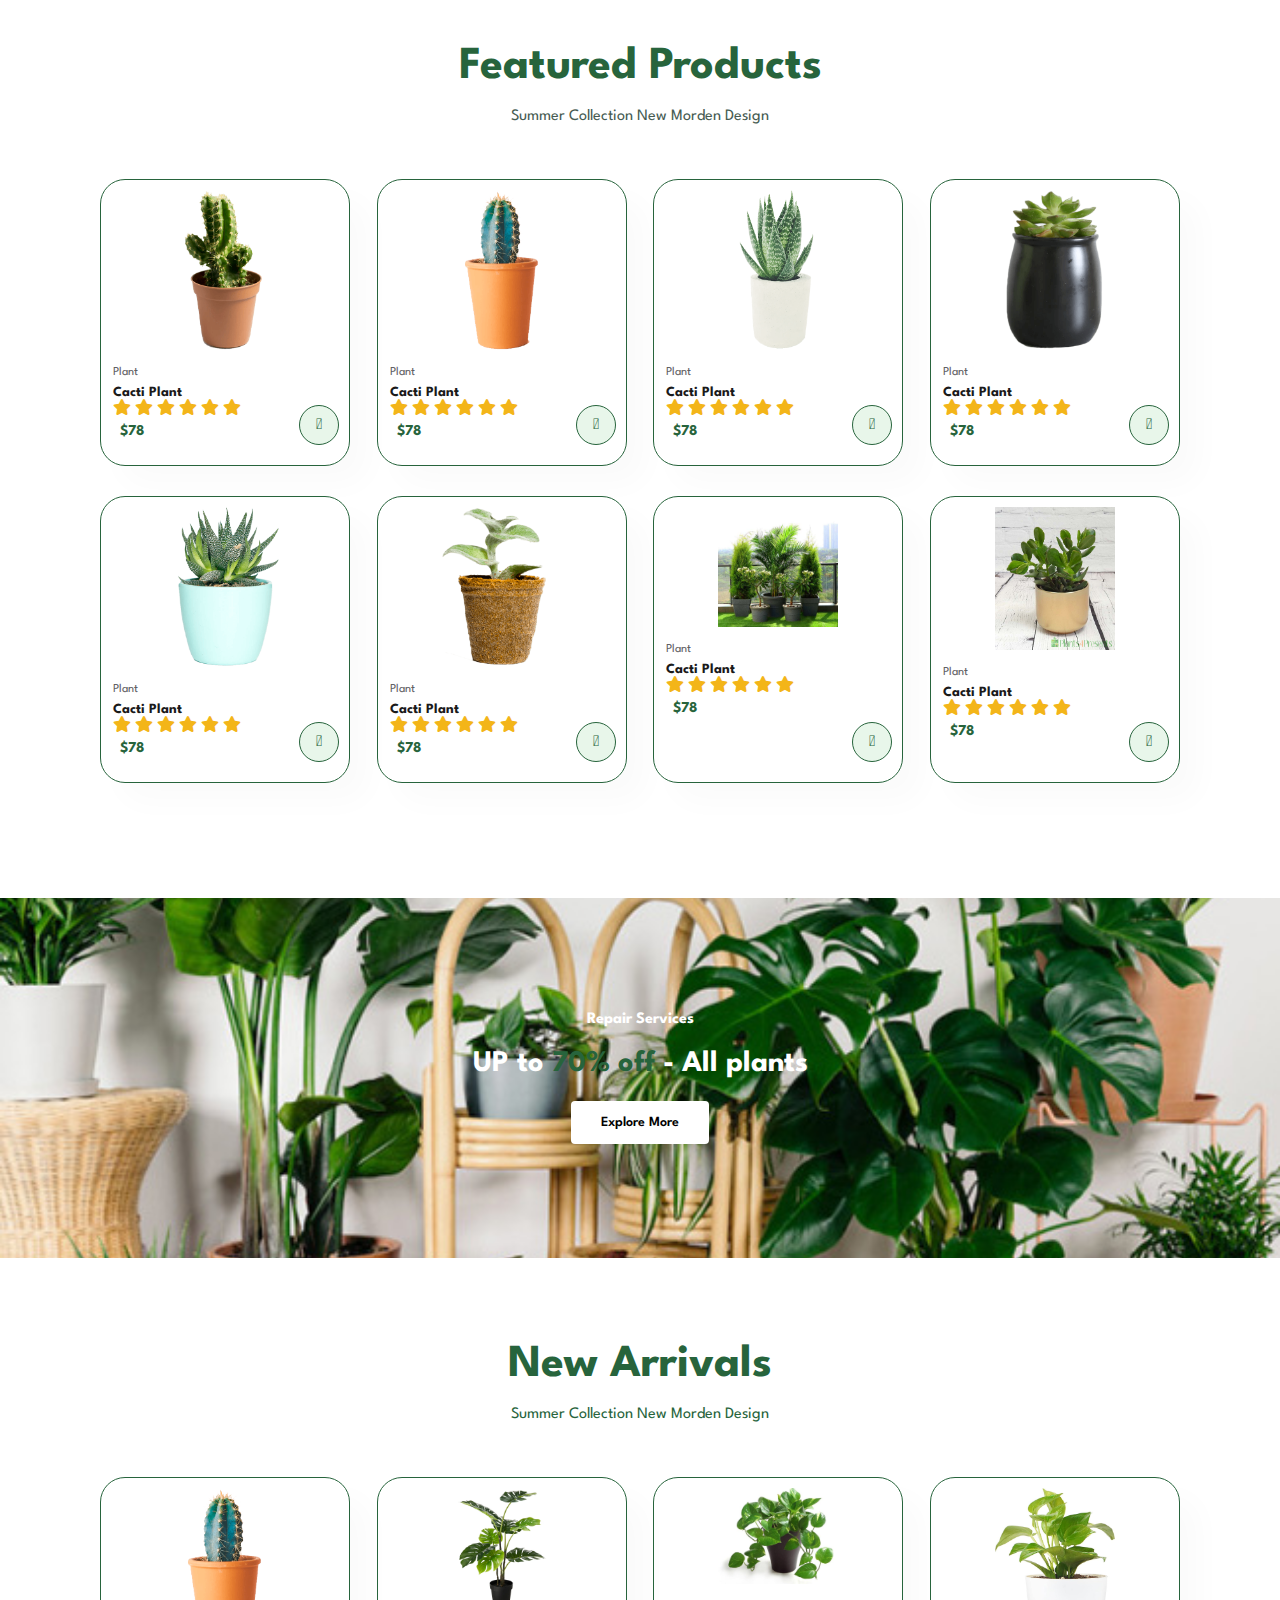
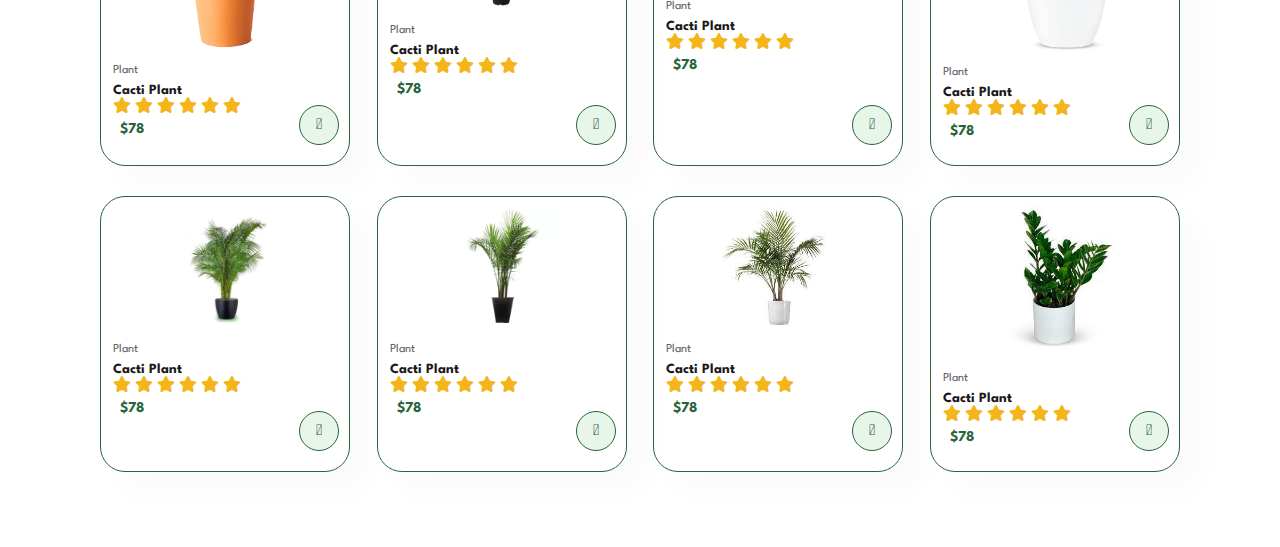
==== index.html @ cd452189 "add" ====
<!DOCTYPE html>
<html lang="en">
<head>
    <meta charset="UTF-8">
    <meta name="viewport" content="width=device-width, initial-scale=1.0">
    <title>Document</title>
    <link rel="stylesheet" href="https://pro.fontawesome.com/releases/v5.10.0/css/all.css">
    <link rel="stylesheet" href="style.css">
</head>
<body>

    <!--==================== PRODUCTS ====================-->
    <section id="product1" class="section-p1" > 
        <h2 style="color: #27643c;"> Featured Products </h2>
        <p>Summer Collection New Morden Design</p>
        <div class="Pro-container">
            <div class="pro">
                <img src="product1.png" alt="">
                <div class="des">
                    <span>Plant</span>
                    <h5>Cacti Plant</h5>
                    <div class="star">
                        <i class="fas fa-star"></i>
                        <i class="fas fa-star"></i>
                        <i class="fas fa-star"></i>
                        <i class="fas fa-star"></i>
                        <i class="fas fa-star"></i>
                        <i class="fas fa-star"></i>
                    </div>
                    <h4>$78</h4>
                </div>
                <a href="#"><i class="fal fa-shopping-cart cart "></i> </a>
            </div>
            <div class="pro">
                <img src="product2.png" alt="">
                <div class="des">
                    <span>Plant</span>
                    <h5>Cacti Plant</h5>
                    <div class="star">
                        <i class="fas fa-star"></i>
                        <i class="fas fa-star"></i>
                        <i class="fas fa-star"></i>
                        <i class="fas fa-star"></i>
                        <i class="fas fa-star"></i>
                        <i class="fas fa-star"></i>
                    </div>
                    <h4>$78</h4>
                </div>
                <a href="#"><i class="fal fa-shopping-cart cart "></i> </a>
            </div>    <div class="pro">
                <img src="product3.png" alt="">
                <div class="des">
                    <span>Plant</span>
                    <h5>Cacti Plant</h5>
                    <div class="star">
                        <i class="fas fa-star"></i>
                        <i class="fas fa-star"></i>
                        <i class="fas fa-star"></i>
                        <i class="fas fa-star"></i>
                        <i class="fas fa-star"></i>
                        <i class="fas fa-star"></i>
                    </div>
                    <h4>$78</h4>
                </div>
                <a href="#"><i class="fal fa-shopping-cart cart "></i> </a>
            </div>    <div class="pro">
                <img src="product4.png" alt="">
                <div class="des">
                    <span>Plant</span>
                    <h5>Cacti Plant</h5>
                    <div class="star">
                        <i class="fas fa-star"></i>
                        <i class="fas fa-star"></i>
                        <i class="fas fa-star"></i>
                        <i class="fas fa-star"></i>
                        <i class="fas fa-star"></i>
                        <i class="fas fa-star"></i>
                    </div>
                    <h4>$78</h4>
                </div>
                <a href="#"><i class="fal fa-shopping-cart cart "></i> </a>
            </div>    <div class="pro">
                <img src="product5.png" alt="">
                <div class="des">
                    <span>Plant</span>
                    <h5>Cacti Plant</h5>
                    <div class="star">
                        <i class="fas fa-star"></i>
                        <i class="fas fa-star"></i>
                        <i class="fas fa-star"></i>
                        <i class="fas fa-star"></i>
                        <i class="fas fa-star"></i>
                        <i class="fas fa-star"></i>
                    </div>
                    <h4>$78</h4>
                </div>
                <a href="#"><i class="fal fa-shopping-cart cart "></i> </a>
            </div>    <div class="pro">
                <img src="product6.png" alt="">
                <div class="des">
                    <span>Plant</span>
                    <h5>Cacti Plant</h5>
                    <div class="star">
                        <i class="fas fa-star"></i>
                        <i class="fas fa-star"></i>
                        <i class="fas fa-star"></i>
                        <i class="fas fa-star"></i>
                        <i class="fas fa-star"></i>
                        <i class="fas fa-star"></i>
                    </div>
                    <h4>$78</h4>
                </div>
                <a href="#"><i class="fal fa-shopping-cart cart "></i> </a>
            </div>    <div class="pro">
                <img src="product7.jpg" alt="">
                <div class="des">
                    <span>Plant</span>
                    <h5>Cacti Plant</h5>
                    <div class="star">
                        <i class="fas fa-star"></i>
                        <i class="fas fa-star"></i>
                        <i class="fas fa-star"></i>
                        <i class="fas fa-star"></i>
                        <i class="fas fa-star"></i>
                        <i class="fas fa-star"></i>
                    </div>
                    <h4>$78</h4>
                </div>
                <a href="#"><i class="fal fa-shopping-cart cart "></i> </a>
            </div>    <div class="pro">
                <img src="product8.jpg" alt="">
                <div class="des">
                    <span>Plant</span>
                    <h5>Cacti Plant</h5>
                    <div class="star">
                        <i class="fas fa-star"></i>
                        <i class="fas fa-star"></i>
                        <i class="fas fa-star"></i>
                        <i class="fas fa-star"></i>
                        <i class="fas fa-star"></i>
                        <i class="fas fa-star"></i>
                    </div>
                    <h4>$78</h4>
                </div>
                <a href="#"><i class="fal fa-shopping-cart cart "></i> </a>
            </div>
        </div>
    </section>

    <!--==================== PRODUCTS ====================-->
<!-- ======================================================================================= -->

<!-- ==============================banner====================================== -->
    <section id="banner" class="section-m1">
        <h4>Repair Services</h4>
        <h2>UP to <span>70% off</span>  - All plants </h2>
        <button class="normal">Explore More </button>
    </section>
    <!-- ==============================banner====================================== -->
    <!-- ================================================================================== -->


    <!-- =====================product1========================== -->
    <!-- =============================================================== -->
    <section id="product1" class="section-p1"> 
        <h2 style="color: #27643c;"> New Arrivals </h2>
        <p style="color: #27643c;">Summer Collection New Morden Design</p>
        <div class="Pro-container">
            <div class="pro">
                <img src="product2.png" alt="">
                <div class="des">
                    <span>Plant</span>
                    <h5>Cacti Plant</h5>
                    <div class="star">
                        <i class="fas fa-star"></i>
                        <i class="fas fa-star"></i>
                        <i class="fas fa-star"></i>
                        <i class="fas fa-star"></i>
                        <i class="fas fa-star"></i>
                        <i class="fas fa-star"></i>
                    </div>
                    <h4>$78</h4>
                </div>
                <a href="#"><i class="fal fa-shopping-cart cart "></i> </a>
            </div>
            <div class="pro">
                <img src="product10.avif" alt="">
                <div class="des">
                    <span>Plant</span>
                    <h5>Cacti Plant</h5>
                    <div class="star">
                        <i class="fas fa-star"></i>
                        <i class="fas fa-star"></i>
                        <i class="fas fa-star"></i>
                        <i class="fas fa-star"></i>
                        <i class="fas fa-star"></i>
                        <i class="fas fa-star"></i>
                    </div>
                    <h4>$78</h4>
                </div>
                <a href="#"><i class="fal fa-shopping-cart cart "></i> </a>
            </div>    <div class="pro">
                <img src="product11.jpeg" alt="">
                <div class="des">
                    <span>Plant</span>
                    <h5>Cacti Plant</h5>
                    <div class="star">
                        <i class="fas fa-star"></i>
                        <i class="fas fa-star"></i>
                        <i class="fas fa-star"></i>
                        <i class="fas fa-star"></i>
                        <i class="fas fa-star"></i>
                        <i class="fas fa-star"></i>
                    </div>
                    <h4>$78</h4>
                </div>
                <a href="#"><i class="fal fa-shopping-cart cart "></i> </a>
            </div>    <div class="pro">
                <img src="product12.jpg" alt="">
                <div class="des">
                    <span>Plant</span>
                    <h5>Cacti Plant</h5>
                    <div class="star">
                        <i class="fas fa-star"></i>
                        <i class="fas fa-star"></i>
                        <i class="fas fa-star"></i>
                        <i class="fas fa-star"></i>
                        <i class="fas fa-star"></i>
                        <i class="fas fa-star"></i>
                    </div>
                    <h4>$78</h4>
                </div>
                <a href="#"><i class="fal fa-shopping-cart cart "></i> </a>
            </div>    <div class="pro">
                <img src="nurserylive-plants-areca-palm-in-black-color-pot-16968599928972_520x520.webp" alt="">
                <div class="des">
                    <span>Plant</span>
                    <h5>Cacti Plant</h5>
                    <div class="star">
                        <i class="fas fa-star"></i>
                        <i class="fas fa-star"></i>
                        <i class="fas fa-star"></i>
                        <i class="fas fa-star"></i>
                        <i class="fas fa-star"></i>
                        <i class="fas fa-star"></i>
                    </div>
                    <h4>$78</h4>
                </div>
                <a href="#"><i class="fal fa-shopping-cart cart "></i> </a>
            </div>    <div class="pro">
                <img src="Live+Plants.webp" alt="">
                <div class="des">
                    <span>Plant</span>
                    <h5>Cacti Plant</h5>
                    <div class="star">
                        <i class="fas fa-star"></i>
                        <i class="fas fa-star"></i>
                        <i class="fas fa-star"></i>
                        <i class="fas fa-star"></i>
                        <i class="fas fa-star"></i>
                        <i class="fas fa-star"></i>
                    </div>
                    <h4>$78</h4>
                </div>
                <a href="#"><i class="fal fa-shopping-cart cart "></i> </a>
            </div>  
              <div class="pro">
                <img src="images (2).jpg" alt="">
                <div class="des">
                    <span>Plant</span>
                    <h5>Cacti Plant</h5>
                    <div class="star">
                        <i class="fas fa-star"></i>
                        <i class="fas fa-star"></i>
                        <i class="fas fa-star"></i>
                        <i class="fas fa-star"></i>
                        <i class="fas fa-star"></i>
                        <i class="fas fa-star"></i>
                    </div>
                    <h4>$78</h4>
                </div>
                <a href="#"><i class="fal fa-shopping-cart cart "></i> </a>
            </div>  
              <div class="pro">
                <img src="images (3).jpg" alt="">
                <div class="des">
                    <span>Plant</span>
                    <h5>Cacti Plant</h5>
                    <div class="star">
                        <i class="fas fa-star"></i>
                        <i class="fas fa-star"></i>
                        <i class="fas fa-star"></i>
                        <i class="fas fa-star"></i>
                        <i class="fas fa-star"></i>
                        <i class="fas fa-star"></i>
                    </div>
                    <h4>$78</h4>
                </div>
                <a href="#"><i class="fal fa-shopping-cart cart "></i> </a>
            </div>
        </div>
        

    </section>
     <!-- =====================product1========================== -->
    <!-- =============================================================== -->
</body>
</html>
---- style.css ----
@import url( "https://fonts.googleapis.com/css2?family=Spartan:wght@100;200;300;400;500;600;700;800;900&display=swap");
*
{
 padding: 0;
 margin: 0;
 box-sizing: border-box;
 font-family:'spartan',sans-serif;
}

h1
{
    font-size: 50px;
    line-height: 64px;
    color: #222;
}
h2
{
   font-size: 46px;
   line-height: 54px;
   color: #222;
}
h4
{
  font-size: 20px ;
  color: #222;
}
h6
{
font-size: 12px;
font-weight: 700;
}
p
{
    font-size: 16px;
    color: #465b52;
    margin: 15px 0 20px 0;
}

.section-p1
{
    padding: 40px 80px;
}
.section-m1
{
    margin: 40px 0;
}
body
{
    width: 100%;
}
/* button */
.normal 
{
    font-size: 14px;
    font-weight: 600;
    padding: 15px 30px;
    color: #000;
    background-color: #fff;
    border-radius: 4px;
    cursor: pointer;
    border: none;
    outline: none;
    transition: 0.2s;
}

/*=============== PRODUCTS ===============*/
/* ==================================================== */

#product1
{
    text-align: center;
    
}
#product1 .Pro-container
{
 display: flex;
 justify-content:space-between;
 padding: 20px;
 flex-wrap: wrap;
}

#product1 .pro
{
 width: 23%;
 min-width: 250px;
 padding: 10px 12px;
 border: 1px solid #27643c;
 border-radius: 25px;
 cursor: pointer;
 box-shadow: 20px 20px 30px rgb(0,0,0,0.02);
 margin: 15px 0;
transition: 0.2s ease;
position: relative;
}

#product1 .pro:hover
{
    box-shadow: 20px 20px 30px rgb(0,0,0,0.1);
}
#product1 .pro img
{
    position: relative;
    width: 120px;
    justify-self: center;
    margin-bottom: var(--mb-0-75);
    transition: .3s;
}
#product1 .pro .des
{
    text-align: start;
    padding: 10px 0;
}
#product1 .pro .des span
{
    color: #606063;
    font-size: 12px;
}
#product1 .pro .des h5
{
    padding-top: 7px;
    color: #1a1a1a;
    font-size: 14px;
}
#product1 .pro .des i
{
    font-size: 12x;
    color: rgb(243,181,25);
}
#product1 .pro .des h4
{
    padding: 7px;
    font-size: 15px;
    font-weight: 700;
    color: #27643c;
}
#product1 .pro .cart
{
    line-height: 40px;
    width: 40px;
    height: 40px;
    border-radius: 50px;
    background-color: #e8f6ea;
    font-weight: 500;
    color: #27643c;
    border: 1px solid #27643c;
    position: absolute;
    bottom: 20px;
    right: 10px;
}

#product1 .pro .cart:hover
{
    background-color: #27643c;
    color: #fff;
}
#banner
{
    display: flex;
    flex-direction: column;
    justify-content: center;
    align-items: center;
    text-align: center;
    background-image: url(basic-information-about-plants.jpg);
    width: 100%;
    height: 40vh;
    background-size: cover;
    background-position: center;
}

#banner h4
{
    color: #fff;
    font-size: 16px;
}
#banner h2
{
    color: #fff;
    font-size: 30px;
    padding: 10px 0;
}
#banner h2 span
{
    color: #27643c;
}

#banner button:hover
{
    background-color: #27643c;
    color: #fff;

}


/*=============== PRODUCTS ===============*/
/* ==================================================== */

/* ==================================shop======================= */
/* ==================================================================== */
#page-header
{
    background-image: url(1059170384-H-1024x700.webp);
    width: 100%;
    height: 40vh;
    background-size: cover;
    display: flex;
    justify-content: center;
    text-align: center;
    flex-direction: column; 
    padding: 14px;
}
#page-header h2,
#page-header p
{
    color: #27643c;
}
#pagination
{
    text-align: center;
}
#pagination a
{
    text-decoration: none;
    background-color: #27643c;
    padding: 15px 20px ;
    border-radius: 4px;
    color: #fff;
    font-weight: 600;
}
#pagination a i
{
  font-size: 16px;
  font-weight: 600;
}


.filter-btns
{
    text-align: center;
}
.filter-btn
{
    background-color: none;
    cursor: pointer;
    border: none;
    font-family: inherit;
    text-transform: uppercase;
    display: inline-block;
    margin:20px;
    margin-top: 50px;
    font-size: 16px;
    color: #d3d3d3;
    font-weight: 600;
    letter-spacing: 2px;
    position: relative;
    transform: all 0.2s ;
    background-color: #fff;
}
.filter-btn::after
{
    content: "";
    position: absolute;
    top: 110%;
    left: 50%;
    transform: translatex(-50%);
    height: 2px;
    width: 0;
    background-color: #27643c;
    transform: all 0.2s;
}
.filter-btn:hover
{
    color: #27643c;
}
.filter-btn:hover::after
{
    width: 100%;
}


/* ==================================shop======================= */
/* ==================================================================== */


/*====================================== Blog============================== */
/* ============================================================================= */
#page-header.blog-header
{
    background-image: url(sunroom-ideas-chadduck-hillegas2018-06-hb-0352-copy-1641931166.jpg);
    
}
#blog
{
    padding: 150px 150px 0 150px;
}
#blog .blog-box
{
    display: flex;
    align-items: center;
    width: 100%;
    position: relative;
    padding-bottom:90px ;
}
#blog .blog-img
{
    width: 50%;
    margin-right: 40px;
}
#blog img
{
   width: 100%;
   height:400px;
   object-fit: cover;
}
#blog .blog-details
{
    width: 50%;
}
#blog .blog-details a
{
    text-decoration: none;
    font-size: 11px;
    color: #000;
    font-weight: 700;
    position: relative;
    transition: 0.3s;
}
#blog .blog-details a::after
{
    content: "";
    width: 50px;
    height: 1px;
    background-color: #000;
    position: absolute;
    top: 4px;
    right: -60px;
}
#blog .blog-details a:hover
{
    color: #088178;
}
#blog .blog-details a:hover::after
{
    background-color: #088178;
}
#blog .blog-box h1
{
    position: absolute;
    top: -40px;
    left: 0;
    font-size: 70px;
    font-weight: 700;
    color: #c9cbce;
    z-index: -9;
}
/*====================================== Blog============================== */
/* ============================================================================= */
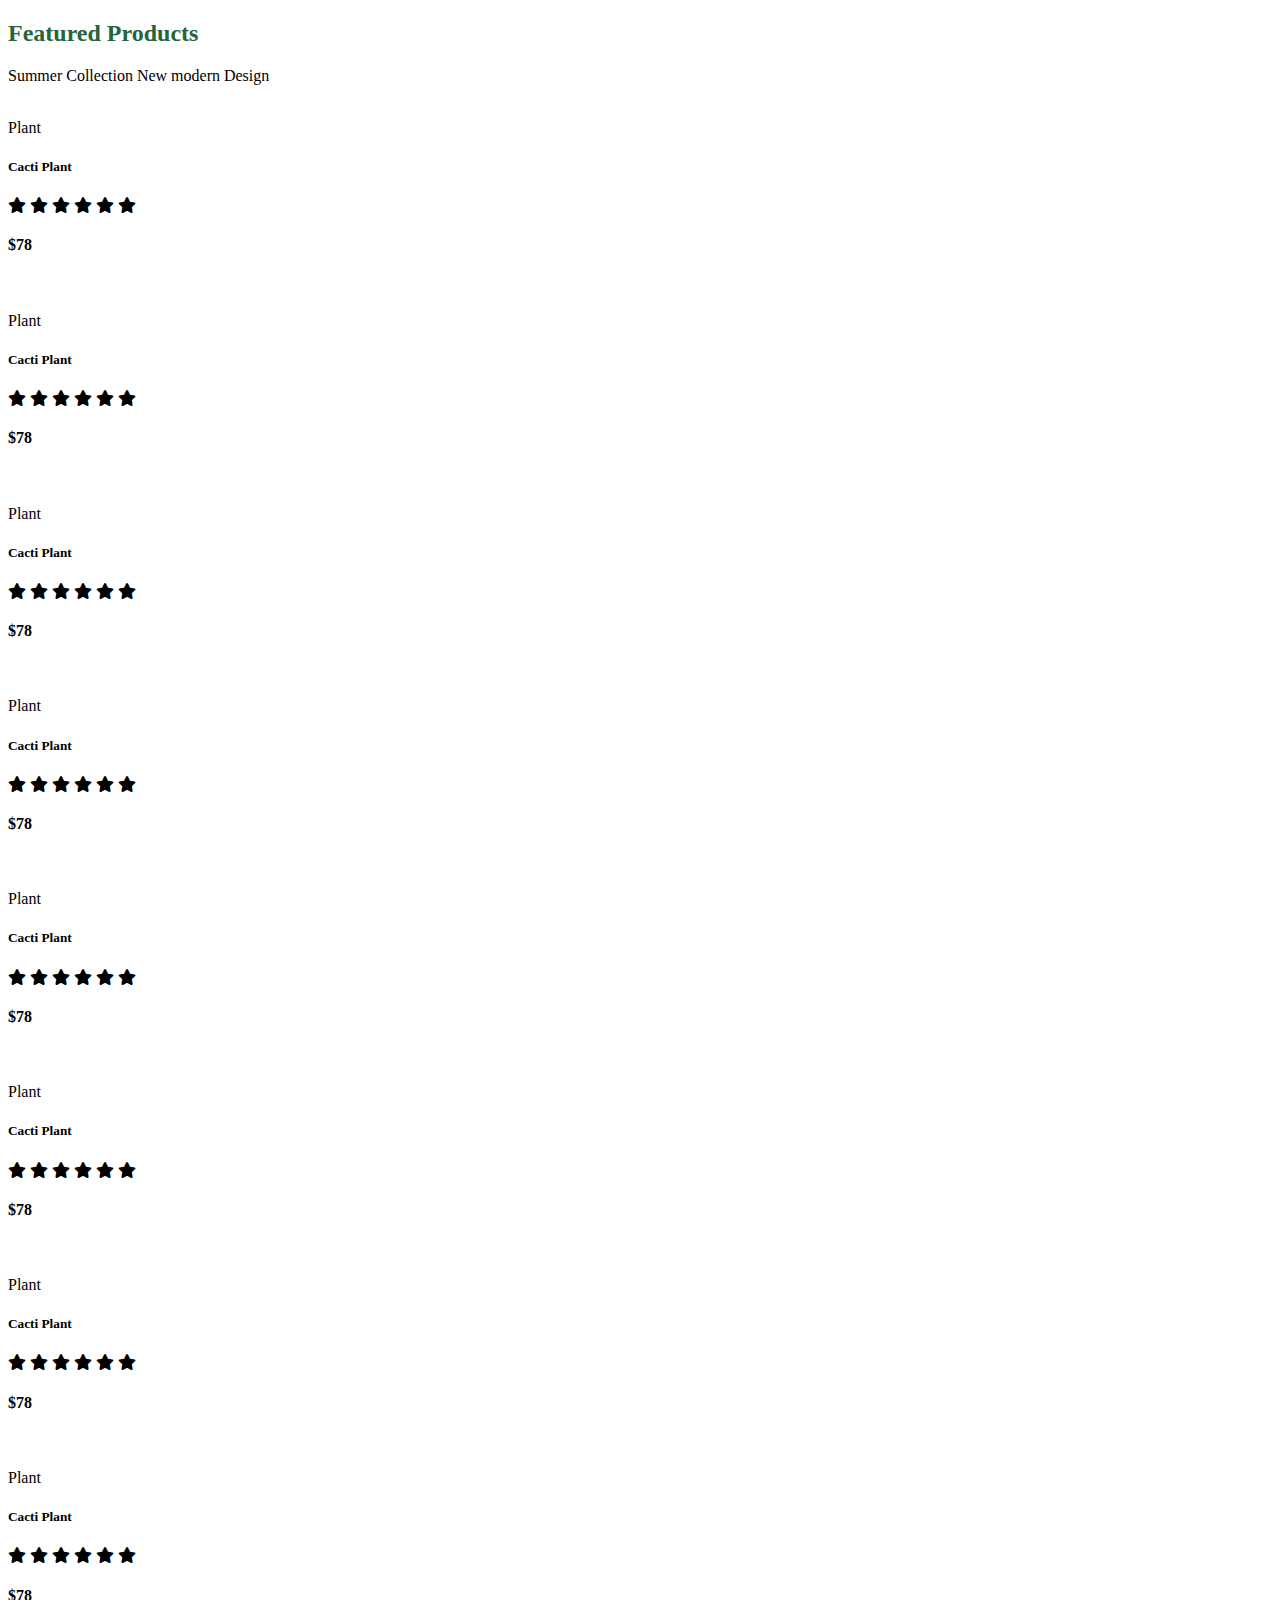
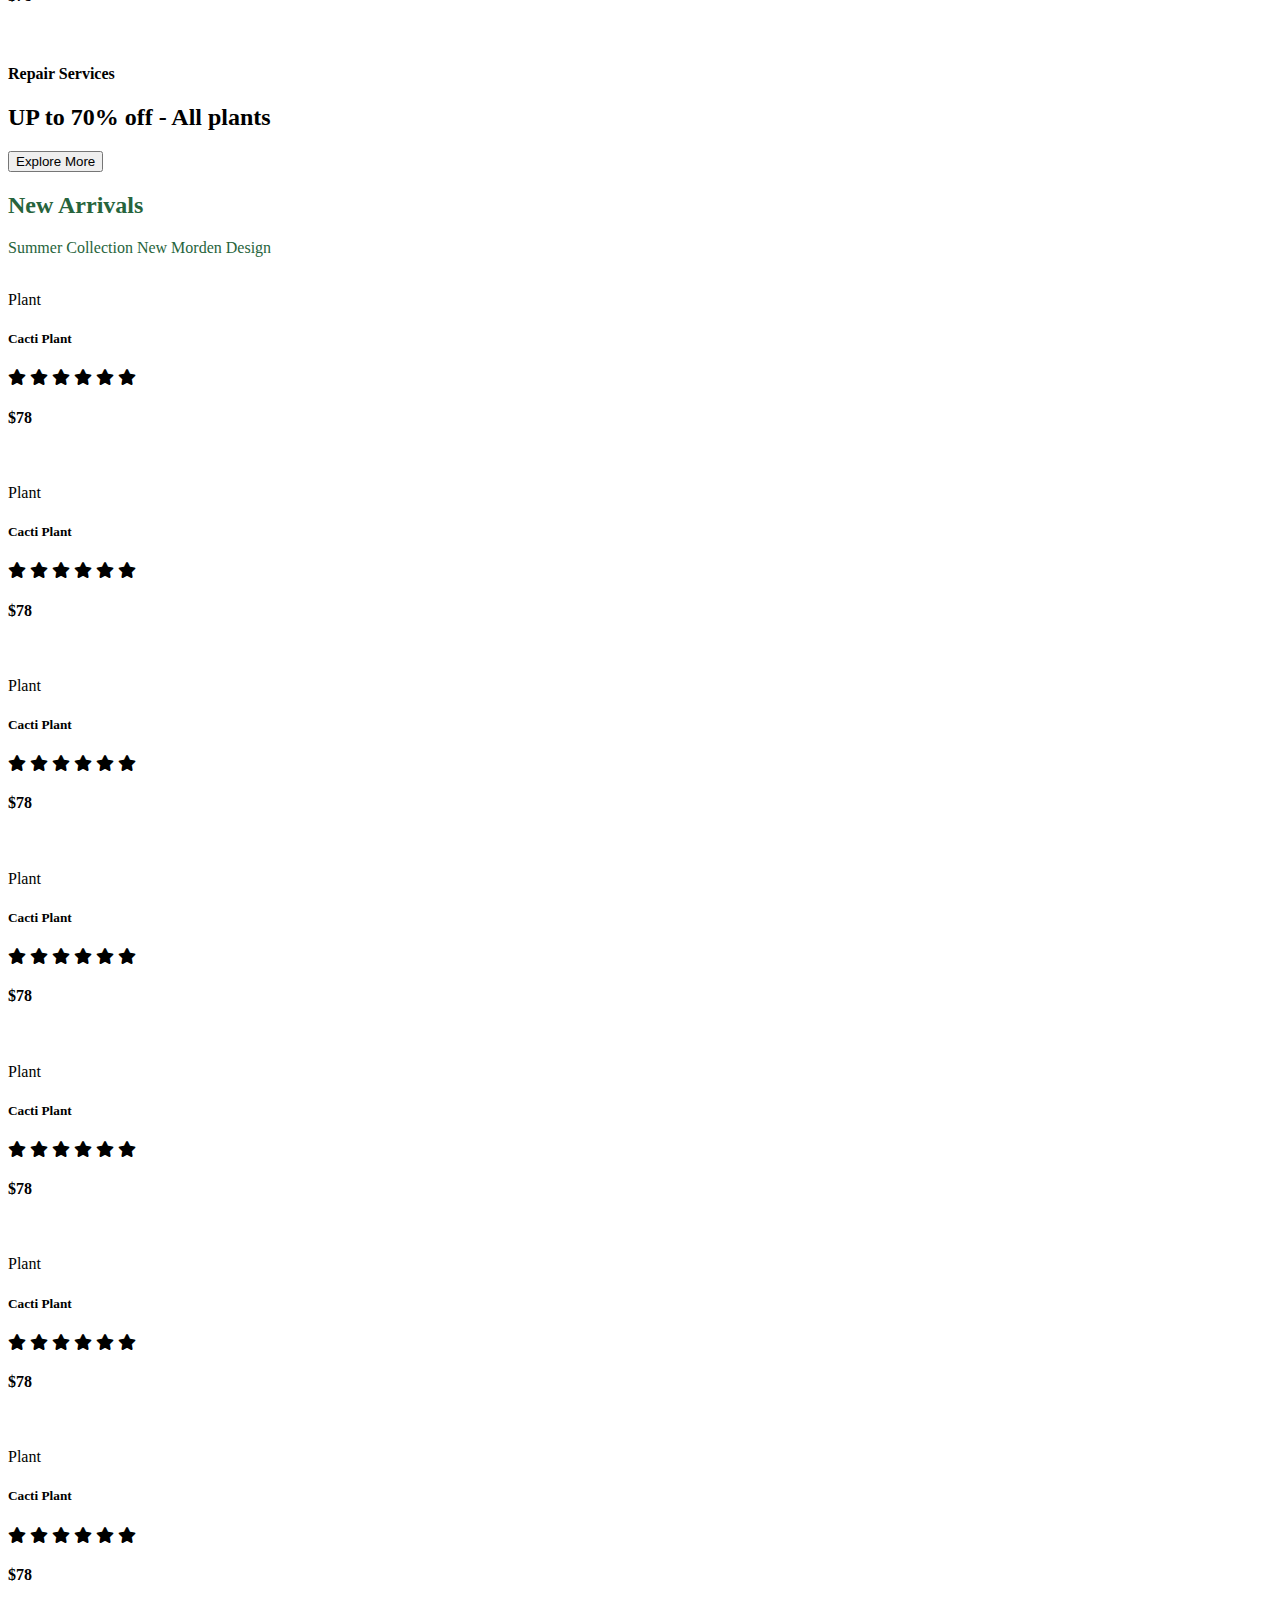
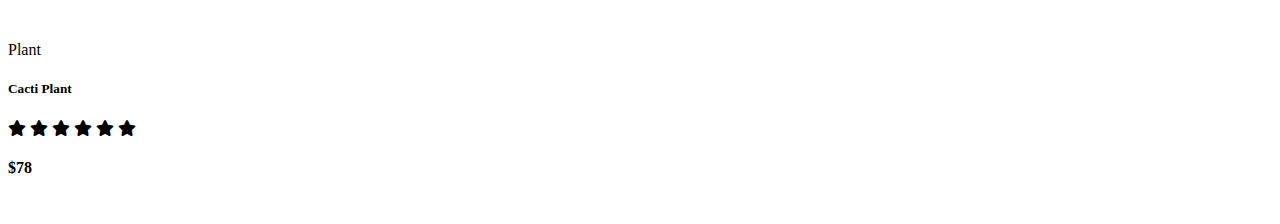
==== commit 985bc693: "save team tasks" ====
--- a/index.html
+++ b/index.html
@@ -12,7 +12,7 @@
     <!--==================== PRODUCTS ====================-->
     <section id="product1" class="section-p1" > 
         <h2 style="color: #27643c;"> Featured Products </h2>
-        <p>Summer Collection New Morden Design</p>
+        <p>Summer Collection New modern Design</p>
         <div class="Pro-container">
             <div class="pro">
                 <img src="product1.png" alt="">
